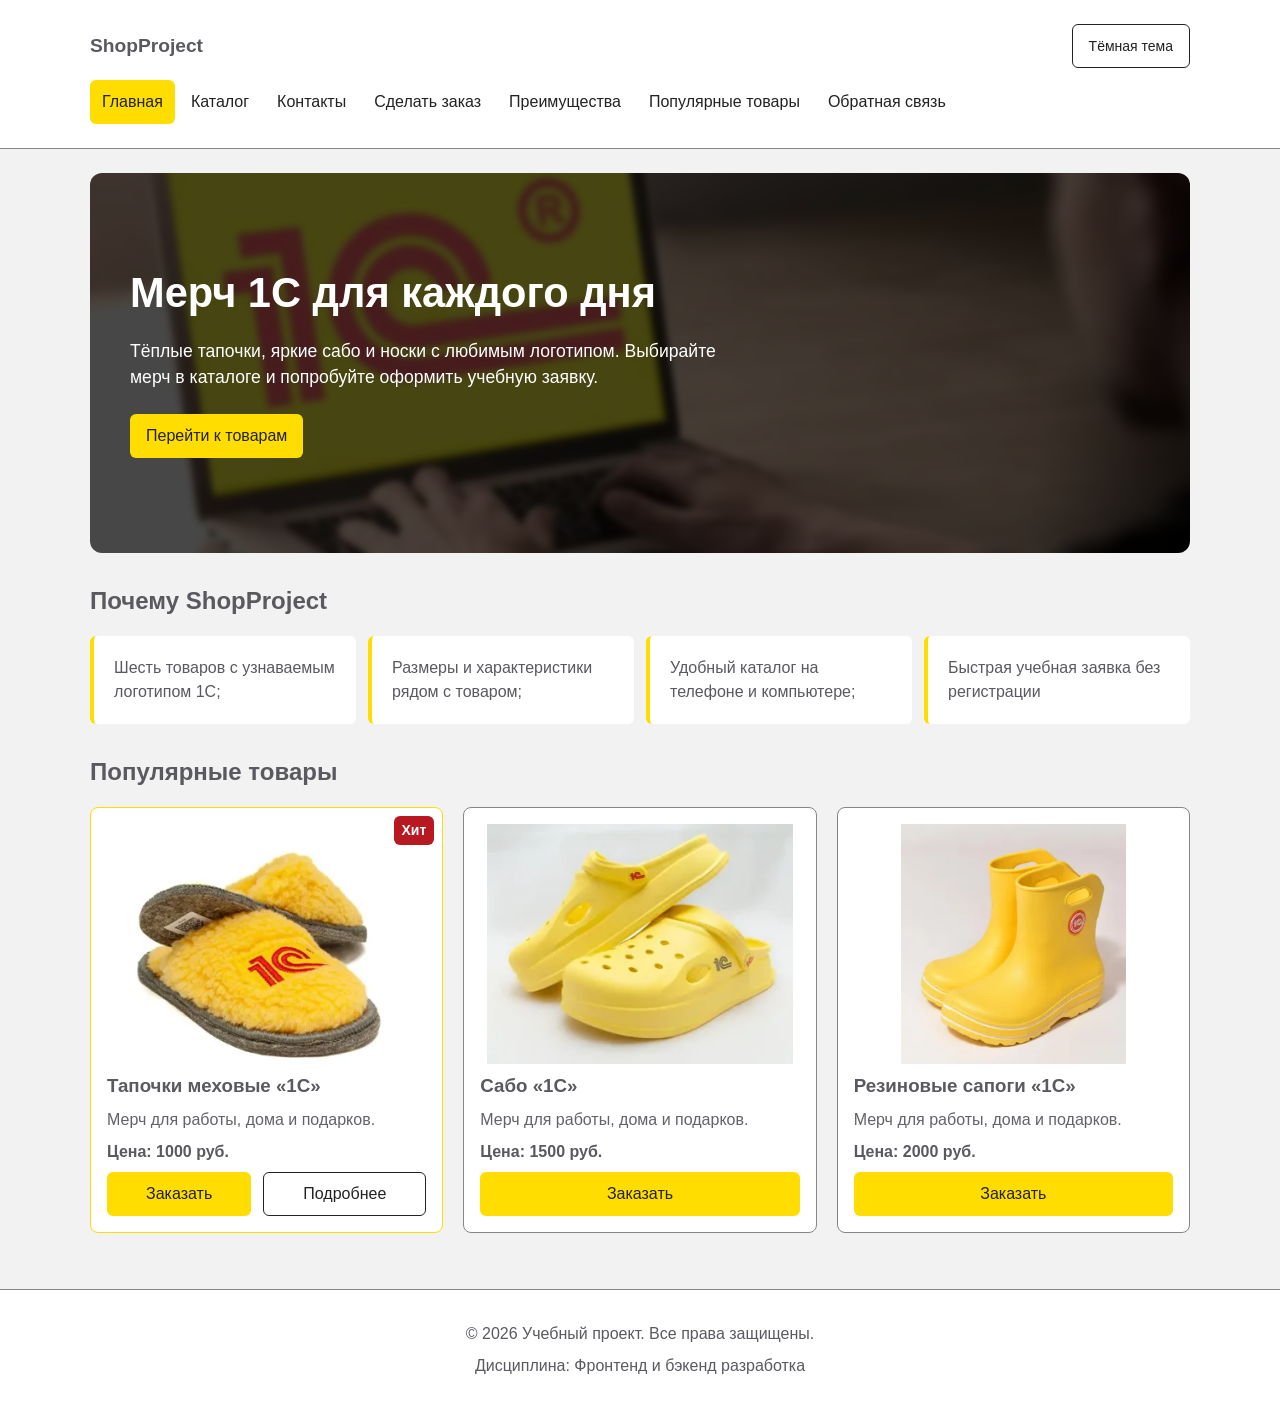
==== index.html @ 1e4feddc "chore: перенесена основа HTML/CSS из КР №3" ====
<!DOCTYPE html>
<html lang="ru">
<head>
  <meta charset="UTF-8">
  <meta name="viewport" content="width=device-width, initial-scale=1.0">
  <meta name="description" content="Учебный интернет-магазин: преимущества, популярные товары и оформление заявки.">
  <title>Главная — Учебный интернет-магазин</title>
  <link rel="stylesheet" href="css/style.css">
  <link rel="stylesheet" href="css/responsive.css">
  <script src="js/main.js" defer></script>
  <script src="js/theme.js"></script>
  <script src="js/validation.js" defer></script>
  <script src="js/dialog.js" defer></script>
  <meta property="og:type" content="website">
  <meta property="og:title" content="Учебный интернет-магазин">
  <meta property="og:description" content="Учебный frontend-проект интернет-магазина.">
</head>
<body>
  <a class="skip-link" href="#main-content">К содержимому</a>
  <header class="site-header">
    <div class="site-header__inner">
      <a class="site-header__logo" href="index.html">ShopProject</a>
      <button class="button button--secondary site-header__theme" id="theme-toggle" type="button">Тёмная тема</button>
      <button class="button button--secondary menu-toggle" type="button" aria-expanded="false" aria-controls="main-navigation" hidden>Меню</button>
      <nav id="main-navigation" class="site-nav" aria-label="Основная навигация">
        <ul class="site-nav__list">
          <li class="site-nav__item">
            <a class="site-nav__link site-nav__link--active" aria-current="page" href="index.html">Главная</a>
          </li>
          <li class="site-nav__item">
            <a class="site-nav__link" href="catalog.html">Каталог</a>
          </li>
          <li class="site-nav__item">
            <a class="site-nav__link" href="contacts.html">Контакты</a>
          </li>
          <li class="site-nav__item">
            <a class="site-nav__link" href="order.html">Сделать заказ</a>
          </li>
          <li class="site-nav__item">
            <a class="site-nav__link" href="index.html#advantages">Преимущества</a>
          </li>
          <li class="site-nav__item">
            <a class="site-nav__link" href="index.html#popular">Популярные товары</a>
          </li>
          <li class="site-nav__item">
            <a class="site-nav__link" href="feedback.html">Обратная связь</a>
          </li>
        </ul>
      </nav>
    </div>
  </header>

  <main id="main-content" tabindex="-1">
    <section class="hero">
      <picture class="hero__visual" aria-hidden="true">
        <source media="(min-width: 1024px)" srcset="images/main.webp">
        <img src="images/main-640.webp" srcset="images/main-320.webp 320w, images/main-640.webp 640w" sizes="100vw" width="780" height="420" alt="" role="presentation" fetchpriority="high">
      </picture>
      <h1>Мерч 1С для каждого дня</h1>
      <p>
        Тёплые тапочки, яркие сабо и носки с любимым логотипом.
        Выбирайте мерч в каталоге и попробуйте оформить учебную заявку.
      </p>
      <a class="button button--primary" href="#popular">Перейти к товарам</a>

    </section>

    <section class="section" id="advantages">
      <h2>Почему ShopProject</h2>

      <ul class="advantages-list">
        <li>Шесть товаров с узнаваемым логотипом 1С;</li>
        <li>Размеры и характеристики рядом с товаром;</li>
        <li>Удобный каталог на телефоне и компьютере;</li>
        <li>Быстрая учебная заявка без регистрации</li>
      </ul>
    </section>

    <section class="section" id="popular">
      <h2>Популярные товары</h2>

      <div class="products-grid">
        <article class="product-card product-card--featured">
          <img class="product-card__image" src="images/tapchan.webp" alt="Жёлтые меховые тапочки с логотипом 1С" srcset="images/tapchan-320.webp 320w, images/tapchan-640.webp 640w" sizes="(min-width: 1024px) 320px, (min-width: 640px) 45vw, calc(100vw - 64px)" width="800" height="703" loading="lazy">
          <h3 class="product-card__title">Тапочки меховые «1С»</h3>
          <span class="product-card__badge product-card__badge--hit">Хит</span>
          <p class="product-card__description">Мерч для работы, дома и подарков.</p>
          <p class="product-card__price">Цена: 1000 руб.</p>
          <div class="product-card__actions">
            <button
              class="button button--primary product-card__button"
              type="button"
              data-product="Тапочки меховые «1С»"
            >
              Заказать
            </button>
            <a class="button button--secondary" href="product.html">Подробнее</a>
          </div>
        </article>

        <article class="product-card">
          <img class="product-card__image" src="images/kroxi.webp" alt="Жёлтые сабо с логотипом 1С" srcset="images/kroxi-320.webp 320w, images/kroxi-640.webp 640w" sizes="(min-width: 1024px) 320px, (min-width: 640px) 45vw, calc(100vw - 64px)" width="800" height="625" loading="lazy">
          <h3 class="product-card__title">Сабо «1С»</h3>
          <p class="product-card__description">Мерч для работы, дома и подарков.</p>
          <p class="product-card__price">Цена: 1500 руб.</p>
          <div class="product-card__actions">
            <button
              class="button button--primary product-card__button"
              type="button"
              data-product="Сабо «1С»"
            >
              Заказать
            </button>

          </div>
        </article>

        <article class="product-card">
          <img class="product-card__image" src="images/sapogi.webp" alt="Жёлтые резиновые сапоги с логотипом 1С" srcset="images/sapogi-320.webp 320w, images/sapogi-640.webp 640w" sizes="(min-width: 1024px) 320px, (min-width: 640px) 45vw, calc(100vw - 64px)" width="800" height="849" loading="lazy">
          <h3 class="product-card__title">Резиновые сапоги «1С»</h3>
          <p class="product-card__description">Мерч для работы, дома и подарков.</p>
          <p class="product-card__price">Цена: 2000 руб.</p>
          <div class="product-card__actions">
            <button
              class="button button--primary product-card__button"
              type="button"
              data-product="Резиновые сапоги «1С»"
            >
              Заказать
            </button>

          </div>
        </article>
      </div>
    </section>

    <p class="success-message" id="success-message" role="status" hidden>
      Учебная заявка проверена. Данные никуда не отправлены.
    </p>
  </main>


  <dialog class="order-dialog" id="order-dialog" aria-labelledby="order-dialog-title">
    <h2 class="order-dialog__title" id="order-dialog-title">Оформление заявки</h2>

    <p>Учебная форма: данные никуда не отправляются.</p>
    <p id="dialog-product" class="selected-product"></p>
    <form class="order-form" id="order-form" action="#" method="post" novalidate>
      <input id="selected-product" name="selected-product" type="hidden">

      <div class="order-form__field">
        <label class="order-form__label" for="order-name">Имя (обязательно)</label>
        <input
         class="order-form__input"
         id="order-name"
         autofocus name="name"
         type="text"
         placeholder="Введите ваше имя"
         minlength="2"
         autocomplete="given-name"
         required
        >
      </div>

      <div class="order-form__field">
        <label class="order-form__label" for="order-email">E-mail (обязательно)</label>
        <input
         class="order-form__input"
         id="order-email"
         name="email"
         type="email"
         placeholder="example@mail.ru"
         autocomplete="email"
         required
        >
      </div>

      <div class="order-form__field">
        <label class="order-form__label" for="order-phone">Телефон (обязательно)</label>
        <input
         class="order-form__input"
         id="order-phone"
         name="phone"
         type="tel"
         autocomplete="tel" inputmode="tel" aria-describedby="phone-hint"
         placeholder="+7 (900) 000-00-00"
         pattern="^\+7 \(\d{3}\) \d{3}-\d{2}-\d{2}$"
         required
        >
        <small id="phone-hint">Формат: +7 (900) 000-00-00</small>
      </div>

      <div class="order-form__field">
        <label class="order-form__label" for="order-date">Дата связи</label>
        <input
          class="order-form__input"
          id="order-date"
          name="date"
          type="date"
        >
      </div>

      <div class="order-form__field">
        <label class="order-form__label" for="order-topic">Тема заявки (обязательно)</label>
        <select class="order-form__select" id="order-topic" name="topic" required>
        <option value="">Выберите тему</option>
        <option value="product">Заказ товара</option>
        <option value="consultation">Консультация</option>
        <option value="delivery">Доставка</option>
        </select>
      </div>

      <div class="order-form__field">
        <label class="order-form__label" for="order-comment">Комментарий</label>
        <textarea class="order-form__textarea"
          id="order-comment"
          name="comment"
          rows="4"
          placeholder="Укажите дополнительную информацию"
        ></textarea>
      </div>

      <div class="order-form__field order-form__field--checkbox">
        <label>
        <input
          id="order-agreement"
          name="agreement"
          type="checkbox"
          required
        >
        Я согласен на обработку данных (обязательно)
        </label>
      </div>

      <div class="order-form__actions">
        <button class="button button--secondary" type="button" id="close-order-dialog">
          Закрыть
        </button>
        <button class="button button--primary" type="submit">
          Проверить заявку
        </button>
      </div>
    </form>
  </dialog>

  <footer id="contacts">
    <p>&copy; 2026 Учебный проект. Все права защищены.</p>
    <p>Дисциплина: Фронтенд и бэкенд разработка</p>
  </footer>
</body>
</html>
---- css/style.css ----
/* ===============================
   1. Переменные проекта
   =============================== */

:root {
  /* Цвета светлой темы */
  color-scheme: light;
  --color-bg: #f2f2f2;
  --color-surface: #ffffff;
  --color-surface-alt: #fafafa;
  --color-text: #59595f;
  --color-muted: #77777d;
  --color-primary: #ffdd00;
  --color-primary-dark: #f5c800;
  --color-on-primary: #222222;
  --color-link: #222222;
  --color-link-hover: #000000;
  --color-focus: #222222;
  --color-border: #dcdcda;
  --color-danger: #e31e24;
  --color-success: #168a2f;
  --color-success-bg: #eefaf0;
  --color-white: #ffffff;

  /* Отступы */
  --space-xs: 4px;
  --space-sm: 8px;
  --space-md: 16px;
  --space-lg: 24px;
  --space-xl: 32px;

  /* Скругления */
  --radius-sm: 6px;
  --radius-md: 8px;
  --radius-lg: 12px;

  /* Размеры */
  --container-width: 1100px;
}

/* Цвета тёмной темы */
:root[data-theme="dark"] {
  color-scheme: dark;
  --color-bg: #1c1c1e;
  --color-surface: #2a2a2d;
  --color-surface-alt: #323236;
  --color-text: #e6e6e8;
  --color-muted: #a0a0a6;
  --color-link: #ffdd00;
  --color-link-hover: #fff0a0;
  --color-focus: #ffdd00;
  --color-border: #3a3a3e;
  --color-danger: #ff4d4d;
  --color-success-bg: #1f3a26;
}

/* ===============================
   2. Базовые стили
   =============================== */

* {
  box-sizing: border-box;
}

body {
  margin: 0;
  font-family: Arial, sans-serif;
  line-height: 1.5;
  color: var(--color-text);
  background-color: var(--color-bg);
}

html {
  scroll-behavior: smooth;
}

:target {
  outline: 2px dashed var(--color-focus);
  outline-offset: 4px;
}

header,
main,
footer {
  padding: var(--space-lg);
}

header {
  background-color: var(--color-surface);
}

footer {
  background-color: var(--color-surface);
}

/* ===============================
   3. Общие элементы интерфейса
   =============================== */

.button {
  display: inline-block;
  padding: var(--space-sm) var(--space-md);
  border: none;
  border-radius: var(--radius-sm);
  font: inherit;
  text-decoration: none;
  cursor: pointer;
}

.button--primary {
  color: var(--color-on-primary);
  background-color: var(--color-primary);
}

.button--primary:hover {
  color: var(--color-on-primary);
  background-color: var(--color-primary-dark);
}

.button--secondary {
  color: var(--color-link);
  background-color: transparent;
  border: 1px solid var(--color-link);
}

.button--secondary:hover {
  color: var(--color-on-primary);
  background-color: var(--color-primary);
  border-color: var(--color-primary);
}

.button:focus-visible {
  outline: 2px solid var(--color-focus);
  outline-offset: 3px;
}

.button:disabled,
.button--disabled {
  opacity: 0.6;
  cursor: not-allowed;
}

a {
  color: var(--color-link);
}

a:hover {
  color: var(--color-link-hover);
}

a:focus-visible {
  outline: 2px solid var(--color-focus);
  outline-offset: 3px;
}

/* ===============================
   4. Компоненты страницы
   =============================== */

.site-header {
  background-color: var(--color-surface);

  position: sticky;
  top: 0;
  z-index: 10;
}

.site-header__inner {
  display: flex;
  flex-wrap: wrap;
  justify-content: space-between;
  align-items: center;
  max-width: var(--container-width);
  margin: 0 auto;
  padding: var(--space-lg);
}

.site-header__theme {
  font-size: 14px;
}

.site-nav {
  width: 100%;
}

.site-header__logo {
  font-weight: 700;
  color: var(--color-text);
  text-decoration: none;
}

.site-nav__list {
  display: flex;
  flex-wrap: wrap;
  justify-content: center;
  align-items: center;
  gap: var(--space-md);
  padding: 0;
  margin: var(--space-md) 0 0;
  list-style: none;
}

.site-nav__link {
  display: inline-block;
  padding: var(--space-sm) var(--space-md);
  color: var(--color-link);
  text-decoration: none;
  border-radius: var(--radius-sm);
}

.site-nav__link:hover {
  color: var(--color-on-primary);
  background-color: var(--color-primary);
}

.site-nav__link:focus-visible {
  outline: 2px solid var(--color-focus);
  outline-offset: 3px;
}

.site-nav__link--active {
  color: var(--color-on-primary);
  background-color: var(--color-primary);
}

.hero {
  position: relative;
  z-index: 0;
  overflow: hidden;
  max-width: var(--container-width);
  margin: 0 auto var(--space-xl);
  padding: var(--space-xl) var(--space-lg);
  color: var(--color-white);
  border-radius: var(--radius-lg);
  height: 400px;
}

.hero::before {
  content: "";
  position: absolute;
  inset: -16px;
  z-index: -1;
  background-image: url("../images/main.webp");
  background-size: cover;
  background-position: center;
  filter: blur(4px) brightness(0.5);
}

.section {
  max-width: var(--container-width);
  margin: 0 auto var(--space-xl);
}

.section h2 {
  margin-top: 0;
}

.products-grid {
  display: grid;
  grid-template-columns: repeat(3, 1fr);
  gap: var(--space-lg);
}

.product-card {
  position: relative;
  display: flex;
  flex-direction: column;
  gap: var(--space-sm);
  padding: var(--space-md);
  border: 1px solid var(--color-border);
  border-radius: var(--radius-md);
  background-color: var(--color-surface);
}

.product-card:hover {
  border-color: var(--color-primary);
}

.product-card--featured {
  border-color: var(--color-primary);
}

.product-card--discount {
  border-color: var(--color-danger);
}

.product-card__title {
  margin: 0;
  color: var(--color-text);
}

.product-card__description {
  margin: 0;
  color: var(--color-muted);
}

.product-card__price {
  margin: 0;
  font-weight: 700;
}

.product-card--discount .product-card__price {
  color: var(--color-danger);
}

.product-card__actions {
  display: flex;
  flex-wrap: wrap;
  gap: var(--space-sm);
  margin-top: auto;
}

.product-card__image {
  width: 100%;
  aspect-ratio: 4 / 3;
  object-fit: contain;
  background-color: var(--color-white);
  border-radius: var(--radius-sm);
}

.product-card__badge {
  position: absolute;
  top: var(--space-sm);
  right: var(--space-sm);
  padding: var(--space-xs) var(--space-sm);
  font-size: 14px;
  font-weight: 700;
  color: var(--color-white);
  background-color: var(--color-danger);
  border-radius: var(--radius-sm);
}

.product-card__badge--hit {
  background-color: var(--color-danger);
}

.product-card__badge--discount {
  background-color: var(--color-success);
}

.catalog-layout {
  max-width: var(--container-width);
  margin: 0 auto var(--space-xl);
  display: grid;
  grid-template-columns: 260px 1fr;
  grid-template-areas: "filters products";
  gap: var(--space-lg);
}

.catalog-filters {
  grid-area: filters;
  padding: var(--space-md);
  border: 1px solid var(--color-border);
  border-radius: var(--radius-md);
  background-color: var(--color-surface);
}

.catalog-products {
  grid-area: products;
}

.filters-form {
  display: grid;
  gap: var(--space-md);
}

.filters-form fieldset {
  margin: 0;
  padding: var(--space-md);
  border: 1px solid var(--color-border);
  border-radius: var(--radius-sm);
}

.filters-form legend {
  font-weight: 700;
}

.filters-form label {
  display: block;
  margin-bottom: var(--space-sm);
}

.filters-form input[type="number"] {
  width: 100%;
  padding: 8px 10px;
  border: 1px solid var(--color-border);
  border-radius: var(--radius-sm);
  font: inherit;
  color: var(--color-text);
  background-color: var(--color-bg);
}

.aside-info {
  max-width: var(--container-width);
  margin: 0 auto var(--space-xl);
  padding: var(--space-md);
  border-left: 4px solid var(--color-primary);
  background-color: var(--color-surface);
}

.breadcrumbs {
  max-width: var(--container-width);
  margin: 0 auto var(--space-md);
  font-size: 14px;
  color: var(--color-muted);
}

.breadcrumbs__link {
  color: var(--color-link);
}

.breadcrumbs__separator {
  color: var(--color-muted);
}

.product {
  display: flex;
}

.product__photo {
  width: 50%;
}

.product__image {
  width: 100%;
  background-color: var(--color-white);
  border-radius: var(--radius-md);
}

.product__info {
  width: 50%;
}

.product__buy {
  display: flex;
  align-items: center;
  justify-content: space-between;
  gap: var(--space-md);
  padding: var(--space-md);
  border: 1px solid var(--color-border);
  border-radius: var(--radius-md);
  background-color: var(--color-surface);
}

.product__price {
  margin: 0;
  font-size: 1.5rem;
  font-weight: 700;
}

.product__specs {
  width: 100%;
  border-collapse: collapse;
}

.product__specs-caption {
  margin-bottom: var(--space-sm);
  font-weight: 700;
  text-align: left;
}

.product__specs-name,
.product__specs-value {
  padding: var(--space-sm) var(--space-md);
  border-bottom: 1px solid var(--color-border);
  vertical-align: middle;
}

.product__specs-name {
  width: 35%;
  font-weight: 400;
  color: var(--color-muted);
  text-align: left;
}

.product__specs tr:nth-child(even) {
  background-color: var(--color-surface-alt);
}

.product__sizes {
  list-style: none;
  display: flex;
  flex-wrap: wrap;
  margin: 0;
  padding: 0;
}

.product__size {
  background-color: var(--color-primary);
  border-radius: var(--radius-md);
  padding: var(--space-sm);
  margin-right: var(--space-xs);
  color: var(--color-on-primary);
}

/* ===============================
   5. Форма и модальное окно
   =============================== */

.order-dialog {
  width: min(100% - 32px, 560px);
  padding: var(--space-lg);
  border: none;
  border-radius: var(--radius-lg);
  color: var(--color-text);
  background-color: var(--color-surface);
}

.order-dialog::backdrop {
  background-color: rgba(0, 0, 0, 0.5);
}

.order-dialog__title {
  margin-top: 0;
}

.order-form__field {
  margin-bottom: var(--space-md);
}

.order-form__label {
  display: block;
  margin-bottom: var(--space-xs);
}

.order-form__input,
.order-form__select,
.order-form__textarea {
  width: 100%;
  padding: 10px 12px;
  border: 1px solid var(--color-border);
  border-radius: var(--radius-sm);
  font: inherit;
  color: var(--color-text);
  background-color: var(--color-surface);
}

.order-form__input:hover,
.order-form__select:hover,
.order-form__textarea:hover {
  border-color: var(--color-primary);
}

.order-form__input:focus-visible,
.order-form__select:focus-visible,
.order-form__textarea:focus-visible {
  outline: 2px solid var(--color-focus);
  outline-offset: 3px;
}

.order-form__actions {
  display: flex;
  gap: var(--space-md);
  margin-top: var(--space-lg);
}

.order-form__field [aria-invalid="true"] {
  border-color: var(--color-danger);
}

.success-message {
  max-width: var(--container-width);
  margin: var(--space-lg) auto;
  padding: var(--space-md);
  border-left: 4px solid var(--color-success);
  background-color: var(--color-success-bg);
}
---- css/responsive.css ----
:root {
  --color-muted: #626269;
  --color-danger: #b81920;
  --color-success: #176b2b;
  --color-border: #85858b;
}

:root[data-theme="dark"] {
  --color-muted: #b7b7bf;
  --color-danger: #ff9696;
  --color-border: #85858e;
  --color-success: #79d890;
}

html {
  scroll-padding-top: 24px;
}

body {
  overflow-wrap: anywhere;
}

[hidden] {
  display: none !important;
}

img,
video {
  max-width: 100%;
  height: auto;
}

:focus-visible {
  outline: 3px solid var(--color-focus);
  outline-offset: 4px;
}

main:focus {
  outline: none;
}

main,
header,
footer {
  padding: 20px 16px;
}

main {
  min-height: 65vh;
}

main> :last-child {
  margin-bottom: 0;
}

h1 {
  font-size: clamp(1.8rem, 4vw, 2.6rem);
  line-height: 1.2;
}

h2 {
  line-height: 1.3;
}

button,
input,
select,
textarea {
  font: inherit;
}

input,
select,
textarea,
fieldset {
  min-width: 0;
  max-width: 100%;
}

input[type="checkbox"],
input[type="radio"] {
  width: 20px;
  height: 20px;
  accent-color: #756500;
  flex-shrink: 0;
}

input:not([type="checkbox"]):not([type="radio"]):not([type="hidden"]),
select,
textarea {
  min-height: 48px;
}

select {
  width: 100%;
  padding: 10px;
  color: var(--color-text);
  background: var(--color-surface);
  border: 1px solid var(--color-border);
  border-radius: 6px;
}

textarea {
  resize: vertical;
}

.button {
  min-height: 44px;
  text-align: center;
  display: inline-flex;
  align-items: center;
  justify-content: center;
}

.skip-link {
  position: fixed;
  top: 8px;
  left: 16px;
  z-index: 100;
  padding: 12px;
  transform: translateY(-180%);
  background: var(--color-primary);
  color: #222;
  border-radius: 6px;
}

.skip-link:focus {
  transform: none;
}

.site-header {
  position: static;
  border-bottom: 1px solid var(--color-border);
}

.site-header__inner {
  padding: 0;
  gap: 12px;
}

.site-header__logo {
  font-size: 1.2rem;
}

.site-header__theme {
  margin-left: auto;
}

.menu-toggle {
  width: 100%;
}

.site-nav__list {
  flex-direction: column;
  align-items: stretch;
  gap: 8px;
  margin-top: 0;
}

.site-nav__link {
  display: block;
  min-height: 44px;
}

.hero {
  height: auto;
  min-height: 340px;
  padding: 28px 20px;
  display: flex;
  flex-direction: column;
  align-items: flex-start;
  justify-content: center;
}

.hero::before {
  filter: blur(3px) brightness(0.28);
}

.hero h1 {
  max-width: 700px;
  margin: 0 0 20px;
}

.hero p {
  max-width: 600px;
  margin: 0 0 24px;
  font-size: 1.1rem;
}

.advantages-list {
  display: grid;
  gap: 12px;
  list-style: none;
  padding: 0;
}

.advantages-list li {
  padding: 20px;
  border-left: 4px solid var(--color-primary);
  background: var(--color-surface);
  border-radius: 6px;
}

.products-grid {
  grid-template-columns: minmax(0, 1fr);
  gap: 20px;
}

.product-card,
.catalog-products,
.product__info,
.product__photo {
  min-width: 0;
}

.product-card__image {
  aspect-ratio: 4 / 3;
  object-fit: contain;
}

.product-card__actions {
  flex-direction: column;
  gap: 12px;
}

.product-card__actions>* {
  flex: 1 1 auto;
}

.product-card__badge {
  color: #fff;
  background: #b81920;
}

.catalog-layout {
  grid-template-columns: minmax(0, 1fr);
  grid-template-areas: "filters" "products";
}

.filters-disclosure summary {
  min-height: 44px;
  cursor: pointer;
  font-weight: bold;
  padding: 8px 0;
}

.filters-form {
  margin-top: 16px;
}

.filters-form label {
  display: flex;
  gap: 10px;
  align-items: center;
  min-height: 44px;
  margin: 0;
}

.filters-form fieldset {
  padding: 12px;
}

.filter-error {
  color: var(--color-danger);
}

.product {
  flex-direction: column;
  gap: 24px;
}

.product__photo,
.product__info {
  width: 100%;
}

.product__title {
  margin-top: 0;
}

.product__buy {
  flex-wrap: wrap;
  margin-bottom: 24px;
}

.product__sizes {
  gap: 6px;
}

.product__size {
  margin: 0;
}

.table-wrapper {
  max-width: 100%;
  overflow-x: auto;
}

.product__specs {
  display: block;
}

.product__specs-caption {
  display: block;
}

.product__specs tbody {
  display: grid;
  gap: 12px;
}

.product__specs tr {
  display: grid;
  border: 1px solid var(--color-border);
  border-radius: 8px;
  background: var(--color-surface);
}

.product__specs-name,
.product__specs-value {
  display: block;
  width: auto;
  padding: 12px;
  border: 0;
}

.product__specs-name {
  font-weight: bold;
  padding-bottom: 0;
}

.order-form {
  display: grid;
  grid-template-columns: minmax(0, 1fr);
  gap: 20px;
  max-width: 800px;
}

.order-form__field {
  margin: 0;
  min-width: 0;
}

.order-form__field--checkbox label {
  display: flex;
  align-items: center;
  gap: 12px;
  min-height: 44px;
}

.order-form__actions {
  margin-top: 0;
  flex-wrap: wrap;
  gap: 12px;
  grid-column: 1 / -1;
}

.order-form__actions .button {
  flex: 1 1 160px;
}

.form-note {
  max-width: 800px;
}

.field-error {
  display: block;
  color: var(--color-danger);
  margin-top: 8px;
}

.order-dialog {
  max-height: calc(100dvh - 32px);
  overflow-y: auto;
  padding: 20px;
}

.order-dialog .order-form {
  grid-template-columns: minmax(0, 1fr);
}

footer {
  border-top: 1px solid var(--color-border);
  text-align: center;
}

footer p {
  margin: 8px auto;
  max-width: var(--container-width);
}

@media (min-width: 640px) {

  .product-card__actions {
    flex-direction: row;
  }

  main,
  header,
  footer {
    padding: 24px;
  }

  .site-nav__list {
    flex-direction: row;
    flex-wrap: wrap;
  }

  .products-grid,
  .advantages-list {
    grid-template-columns: repeat(2, minmax(0, 1fr));
  }

  .order-form {
    grid-template-columns: repeat(2, minmax(0, 1fr));
  }

  .order-form__field:has(textarea),
  .order-form__field--checkbox {
    grid-column: 1 / -1;
  }

  .hero {
    padding: 40px;
    min-height: 380px;
  }

  .product__specs {
    display: table;
  }

  .product__specs-caption {
    display: table-caption;
  }

  .product__specs tbody {
    display: table-row-group;
  }

  .product__specs tr {
    display: table-row;
    border: 0;
  }

  .product__specs-name,
  .product__specs-value {
    display: table-cell;
    padding: 12px;
    border-bottom: 1px solid var(--color-border);
  }

  .product__specs-name {
    width: 30%;
  }
}

@media (min-width: 768px) {
  .product {
    flex-direction: row;
    align-items: flex-start;
  }

  .product__photo {
    width: 45%;
  }

  .product__info {
    width: 55%;
  }

  .product__buy .button {
    width: 100%;
  }
}

@media (min-width: 1024px) {
  .menu-toggle {
    display: none;
  }

  .site-nav {
    display: block;
  }

  .site-nav__list {
    justify-content: flex-start;
    gap: 4px;
  }

  .site-nav__link {
    padding: 10px 12px;
  }

  .products-grid {
    grid-template-columns: repeat(3, minmax(0, 1fr));
  }

  .catalog-layout {
    grid-template-columns: 240px minmax(0, 1fr);
    grid-template-areas: "filters products";
  }

  .catalog-products .products-grid {
    grid-template-columns: repeat(2, minmax(0, 1fr));
  }

  .catalog-filters {
    align-self: start;
  }

  .advantages-list {
    grid-template-columns: repeat(4, minmax(0, 1fr));
  }

  .product__buy .button {
    width: auto;
  }
}

@media (min-width: 1280px) {
  .catalog-products .products-grid {
    grid-template-columns: repeat(3, minmax(0, 1fr));
  }
}

@media (prefers-reduced-motion: reduce) {
  html {
    scroll-behavior: auto;
  }

  *,
  *::before,
  *::after {
    animation: none !important;
    transition: none !important;
  }
}

.hero::before {
  content: none;
}

.hero__visual {
  position: absolute;
  inset: 0;
  z-index: -1;
  pointer-events: none;
}

.hero__visual img {
  width: 100%;
  height: 100%;
  object-fit: cover;
  filter: blur(3px) brightness(0.28);
  transform: scale(1.04);
}
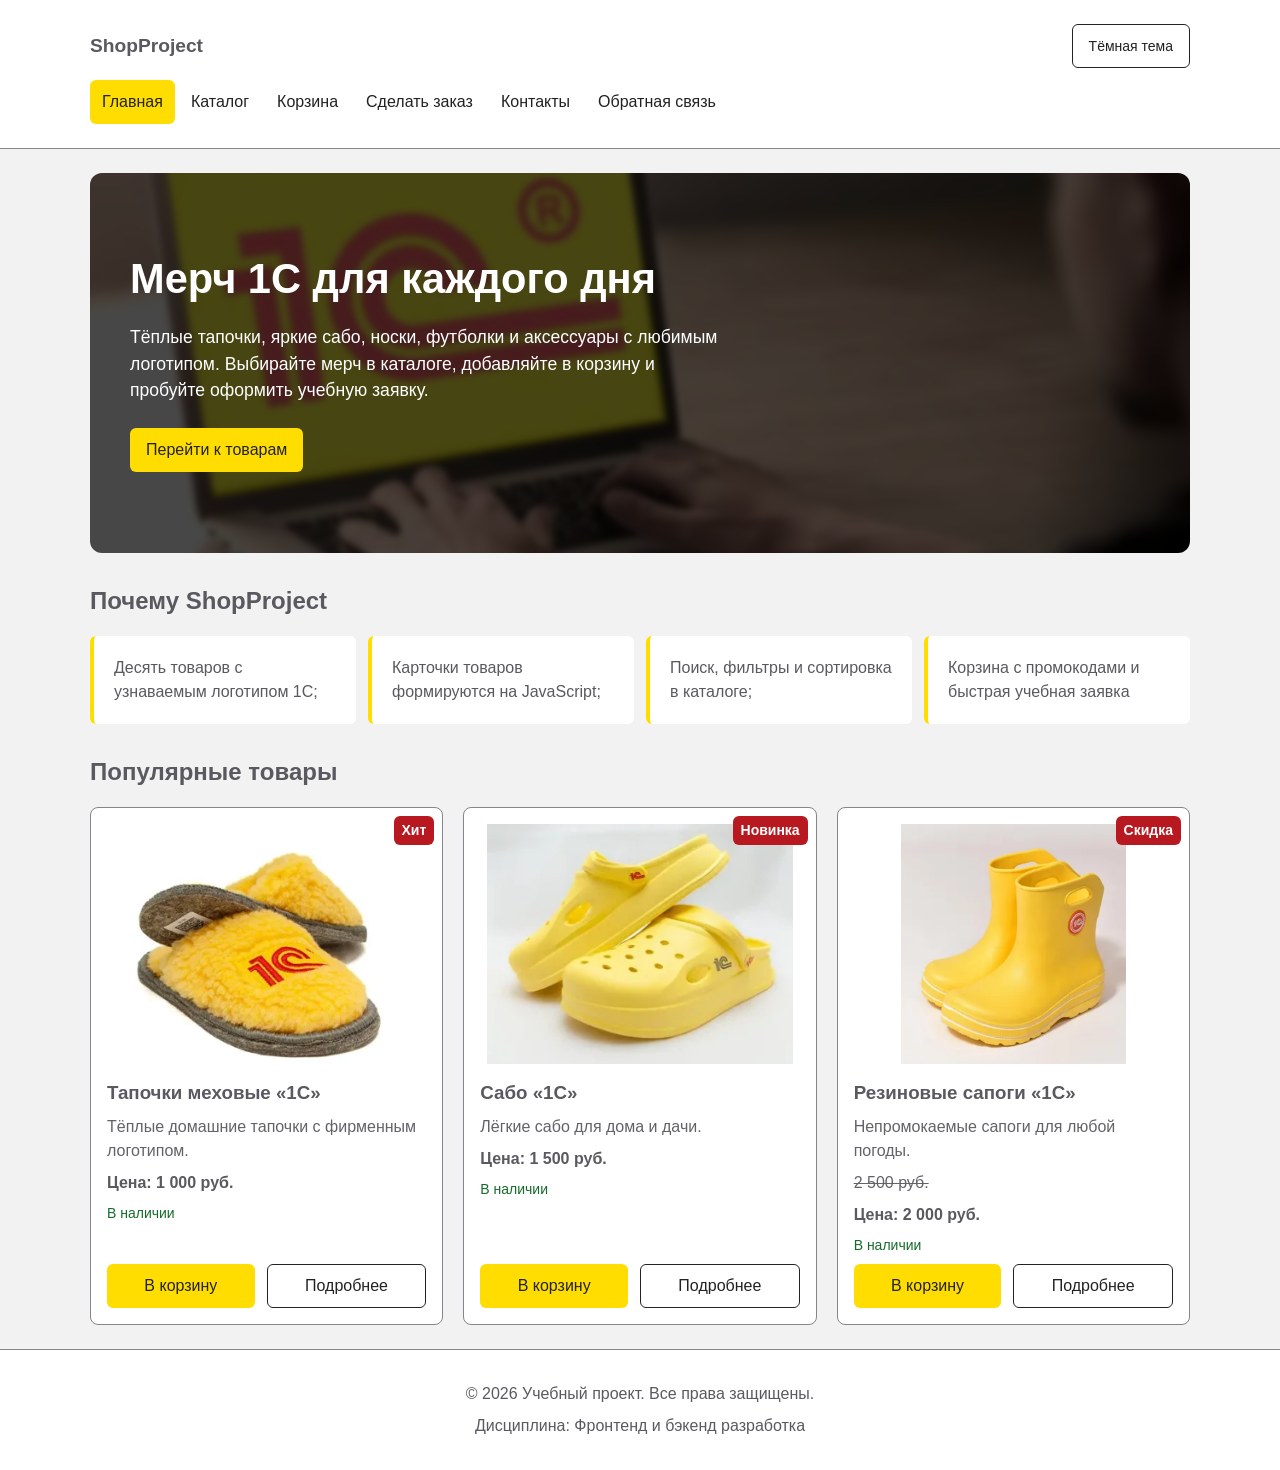
==== commit a40d55bb: "feat: добавлены генерация карточек, поиск, фильтр и сортировка" ====
--- a/index.html
+++ b/index.html
@@ -7,13 +7,11 @@
   <title>Главная — Учебный интернет-магазин</title>
   <link rel="stylesheet" href="css/style.css">
   <link rel="stylesheet" href="css/responsive.css">
+  <script src="js/theme.js"></script>
+  <script src="js/data.js" defer></script>
+  <script src="js/cart.js" defer></script>
+  <script src="js/catalog.js" defer></script>
   <script src="js/main.js" defer></script>
-  <script src="js/theme.js"></script>
-  <script src="js/validation.js" defer></script>
-  <script src="js/dialog.js" defer></script>
-  <meta property="og:type" content="website">
-  <meta property="og:title" content="Учебный интернет-магазин">
-  <meta property="og:description" content="Учебный frontend-проект интернет-магазина.">
 </head>
 <body>
   <a class="skip-link" href="#main-content">К содержимому</a>
@@ -31,16 +29,13 @@
             <a class="site-nav__link" href="catalog.html">Каталог</a>
           </li>
           <li class="site-nav__item">
-            <a class="site-nav__link" href="contacts.html">Контакты</a>
+            <a class="site-nav__link" href="cart.html">Корзина <span class="cart-badge" hidden>0</span></a>
           </li>
           <li class="site-nav__item">
             <a class="site-nav__link" href="order.html">Сделать заказ</a>
           </li>
           <li class="site-nav__item">
-            <a class="site-nav__link" href="index.html#advantages">Преимущества</a>
-          </li>
-          <li class="site-nav__item">
-            <a class="site-nav__link" href="index.html#popular">Популярные товары</a>
+            <a class="site-nav__link" href="contacts.html">Контакты</a>
           </li>
           <li class="site-nav__item">
             <a class="site-nav__link" href="feedback.html">Обратная связь</a>
@@ -58,194 +53,34 @@
       </picture>
       <h1>Мерч 1С для каждого дня</h1>
       <p>
-        Тёплые тапочки, яркие сабо и носки с любимым логотипом.
-        Выбирайте мерч в каталоге и попробуйте оформить учебную заявку.
+        Тёплые тапочки, яркие сабо, носки, футболки и аксессуары с любимым логотипом.
+        Выбирайте мерч в каталоге, добавляйте в корзину и пробуйте оформить учебную заявку.
       </p>
       <a class="button button--primary" href="#popular">Перейти к товарам</a>
-
     </section>
 
     <section class="section" id="advantages">
       <h2>Почему ShopProject</h2>
 
       <ul class="advantages-list">
-        <li>Шесть товаров с узнаваемым логотипом 1С;</li>
-        <li>Размеры и характеристики рядом с товаром;</li>
-        <li>Удобный каталог на телефоне и компьютере;</li>
-        <li>Быстрая учебная заявка без регистрации</li>
+        <li>Десять товаров с узнаваемым логотипом 1С;</li>
+        <li>Карточки товаров формируются на JavaScript;</li>
+        <li>Поиск, фильтры и сортировка в каталоге;</li>
+        <li>Корзина с промокодами и быстрая учебная заявка</li>
       </ul>
     </section>
 
     <section class="section" id="popular">
       <h2>Популярные товары</h2>
-
-      <div class="products-grid">
-        <article class="product-card product-card--featured">
-          <img class="product-card__image" src="images/tapchan.webp" alt="Жёлтые меховые тапочки с логотипом 1С" srcset="images/tapchan-320.webp 320w, images/tapchan-640.webp 640w" sizes="(min-width: 1024px) 320px, (min-width: 640px) 45vw, calc(100vw - 64px)" width="800" height="703" loading="lazy">
-          <h3 class="product-card__title">Тапочки меховые «1С»</h3>
-          <span class="product-card__badge product-card__badge--hit">Хит</span>
-          <p class="product-card__description">Мерч для работы, дома и подарков.</p>
-          <p class="product-card__price">Цена: 1000 руб.</p>
-          <div class="product-card__actions">
-            <button
-              class="button button--primary product-card__button"
-              type="button"
-              data-product="Тапочки меховые «1С»"
-            >
-              Заказать
-            </button>
-            <a class="button button--secondary" href="product.html">Подробнее</a>
-          </div>
-        </article>
-
-        <article class="product-card">
-          <img class="product-card__image" src="images/kroxi.webp" alt="Жёлтые сабо с логотипом 1С" srcset="images/kroxi-320.webp 320w, images/kroxi-640.webp 640w" sizes="(min-width: 1024px) 320px, (min-width: 640px) 45vw, calc(100vw - 64px)" width="800" height="625" loading="lazy">
-          <h3 class="product-card__title">Сабо «1С»</h3>
-          <p class="product-card__description">Мерч для работы, дома и подарков.</p>
-          <p class="product-card__price">Цена: 1500 руб.</p>
-          <div class="product-card__actions">
-            <button
-              class="button button--primary product-card__button"
-              type="button"
-              data-product="Сабо «1С»"
-            >
-              Заказать
-            </button>
-
-          </div>
-        </article>
-
-        <article class="product-card">
-          <img class="product-card__image" src="images/sapogi.webp" alt="Жёлтые резиновые сапоги с логотипом 1С" srcset="images/sapogi-320.webp 320w, images/sapogi-640.webp 640w" sizes="(min-width: 1024px) 320px, (min-width: 640px) 45vw, calc(100vw - 64px)" width="800" height="849" loading="lazy">
-          <h3 class="product-card__title">Резиновые сапоги «1С»</h3>
-          <p class="product-card__description">Мерч для работы, дома и подарков.</p>
-          <p class="product-card__price">Цена: 2000 руб.</p>
-          <div class="product-card__actions">
-            <button
-              class="button button--primary product-card__button"
-              type="button"
-              data-product="Резиновые сапоги «1С»"
-            >
-              Заказать
-            </button>
-
-          </div>
-        </article>
-      </div>
+      <div class="products-grid" id="popular-grid"></div>
     </section>
-
-    <p class="success-message" id="success-message" role="status" hidden>
-      Учебная заявка проверена. Данные никуда не отправлены.
-    </p>
   </main>
 
-
-  <dialog class="order-dialog" id="order-dialog" aria-labelledby="order-dialog-title">
-    <h2 class="order-dialog__title" id="order-dialog-title">Оформление заявки</h2>
-
-    <p>Учебная форма: данные никуда не отправляются.</p>
-    <p id="dialog-product" class="selected-product"></p>
-    <form class="order-form" id="order-form" action="#" method="post" novalidate>
-      <input id="selected-product" name="selected-product" type="hidden">
-
-      <div class="order-form__field">
-        <label class="order-form__label" for="order-name">Имя (обязательно)</label>
-        <input
-         class="order-form__input"
-         id="order-name"
-         autofocus name="name"
-         type="text"
-         placeholder="Введите ваше имя"
-         minlength="2"
-         autocomplete="given-name"
-         required
-        >
-      </div>
-
-      <div class="order-form__field">
-        <label class="order-form__label" for="order-email">E-mail (обязательно)</label>
-        <input
-         class="order-form__input"
-         id="order-email"
-         name="email"
-         type="email"
-         placeholder="example@mail.ru"
-         autocomplete="email"
-         required
-        >
-      </div>
-
-      <div class="order-form__field">
-        <label class="order-form__label" for="order-phone">Телефон (обязательно)</label>
-        <input
-         class="order-form__input"
-         id="order-phone"
-         name="phone"
-         type="tel"
-         autocomplete="tel" inputmode="tel" aria-describedby="phone-hint"
-         placeholder="+7 (900) 000-00-00"
-         pattern="^\+7 \(\d{3}\) \d{3}-\d{2}-\d{2}$"
-         required
-        >
-        <small id="phone-hint">Формат: +7 (900) 000-00-00</small>
-      </div>
-
-      <div class="order-form__field">
-        <label class="order-form__label" for="order-date">Дата связи</label>
-        <input
-          class="order-form__input"
-          id="order-date"
-          name="date"
-          type="date"
-        >
-      </div>
-
-      <div class="order-form__field">
-        <label class="order-form__label" for="order-topic">Тема заявки (обязательно)</label>
-        <select class="order-form__select" id="order-topic" name="topic" required>
-        <option value="">Выберите тему</option>
-        <option value="product">Заказ товара</option>
-        <option value="consultation">Консультация</option>
-        <option value="delivery">Доставка</option>
-        </select>
-      </div>
-
-      <div class="order-form__field">
-        <label class="order-form__label" for="order-comment">Комментарий</label>
-        <textarea class="order-form__textarea"
-          id="order-comment"
-          name="comment"
-          rows="4"
-          placeholder="Укажите дополнительную информацию"
-        ></textarea>
-      </div>
-
-      <div class="order-form__field order-form__field--checkbox">
-        <label>
-        <input
-          id="order-agreement"
-          name="agreement"
-          type="checkbox"
-          required
-        >
-        Я согласен на обработку данных (обязательно)
-        </label>
-      </div>
-
-      <div class="order-form__actions">
-        <button class="button button--secondary" type="button" id="close-order-dialog">
-          Закрыть
-        </button>
-        <button class="button button--primary" type="submit">
-          Проверить заявку
-        </button>
-      </div>
-    </form>
-  </dialog>
-
-  <footer id="contacts">
+  <footer>
     <p>&copy; 2026 Учебный проект. Все права защищены.</p>
     <p>Дисциплина: Фронтенд и бэкенд разработка</p>
   </footer>
+
+  <div class="toast" id="toast" role="status" hidden></div>
 </body>
 </html>
--- a/css/style.css
+++ b/css/style.css
@@ -565,3 +565,256 @@
   border-left: 4px solid var(--color-success);
   background-color: var(--color-success-bg);
 }
+
+/* ===============================
+   6. Корзина, бейджи и уведомления (КР №4)
+   =============================== */
+
+.cart-badge {
+  display: inline-flex;
+  align-items: center;
+  justify-content: center;
+  min-width: 22px;
+  height: 22px;
+  padding: 0 6px;
+  margin-left: 6px;
+  font-size: 13px;
+  font-weight: 700;
+  line-height: 1;
+  color: var(--color-on-primary);
+  background-color: var(--color-primary);
+  border-radius: 11px;
+}
+
+.product-card__image-button {
+  display: block;
+  width: 100%;
+  padding: 0;
+  border: none;
+  background: none;
+  cursor: zoom-in;
+}
+
+.product-card__image-button:focus-visible {
+  outline: 2px solid var(--color-focus);
+  outline-offset: 3px;
+}
+
+.product-card__badge--new {
+  background-color: #1a73e8;
+}
+
+.product-card__old-price {
+  margin: 0;
+  color: var(--color-muted);
+  text-decoration: line-through;
+}
+
+.product-card__availability {
+  margin: 0;
+  font-size: 14px;
+  color: var(--color-success);
+}
+
+.product-card__availability--out {
+  color: var(--color-danger);
+}
+
+.catalog-empty {
+  padding: var(--space-lg);
+  text-align: center;
+  border: 1px dashed var(--color-border);
+  border-radius: var(--radius-md);
+  color: var(--color-muted);
+}
+
+.filters-form input[type="search"],
+.filters-form input[type="text"] {
+  width: 100%;
+  padding: 8px 10px;
+  border: 1px solid var(--color-border);
+  border-radius: var(--radius-sm);
+  font: inherit;
+  color: var(--color-text);
+  background-color: var(--color-bg);
+}
+
+/* Корзина */
+.cart-list {
+  display: grid;
+  gap: var(--space-md);
+  margin: 0;
+  padding: 0;
+  list-style: none;
+}
+
+.cart-item {
+  display: flex;
+  flex-wrap: wrap;
+  align-items: center;
+  gap: var(--space-md);
+  padding: var(--space-md);
+  border: 1px solid var(--color-border);
+  border-radius: var(--radius-md);
+  background-color: var(--color-surface);
+}
+
+.cart-item__image {
+  width: 80px;
+  height: 80px;
+  object-fit: contain;
+  background-color: var(--color-white);
+  border-radius: var(--radius-sm);
+}
+
+.cart-item__info {
+  flex: 1 1 200px;
+  min-width: 0;
+}
+
+.cart-item__title {
+  margin: 0;
+}
+
+.cart-item__line-price {
+  margin: 0;
+  color: var(--color-muted);
+}
+
+.cart-item__quantity {
+  display: flex;
+  flex-wrap: wrap;
+  align-items: center;
+  gap: var(--space-sm);
+}
+
+.cart-item__quantity-value {
+  min-width: 24px;
+  text-align: center;
+  font-weight: 700;
+}
+
+.cart-summary {
+  margin-top: var(--space-lg);
+  padding: var(--space-md);
+  border: 1px solid var(--color-border);
+  border-radius: var(--radius-md);
+  background-color: var(--color-surface);
+}
+
+.cart-summary__row {
+  display: flex;
+  justify-content: space-between;
+  gap: var(--space-md);
+  margin: var(--space-sm) 0;
+}
+
+.cart-summary__total {
+  font-size: 1.25rem;
+  font-weight: 700;
+}
+
+.cart-promo {
+  display: flex;
+  flex-wrap: wrap;
+  align-items: flex-start;
+  gap: var(--space-sm);
+  margin-top: var(--space-md);
+}
+
+.cart-promo .order-form__input {
+  flex: 1 1 200px;
+}
+
+.cart-promo-status {
+  flex: 1 1 100%;
+  margin: 0;
+  color: var(--color-muted);
+}
+
+.cart-actions {
+  display: flex;
+  flex-wrap: wrap;
+  gap: var(--space-sm);
+  margin-top: var(--space-md);
+}
+
+/* Всплывающее уведомление */
+.toast {
+  position: fixed;
+  left: 50%;
+  bottom: 24px;
+  transform: translateX(-50%);
+  z-index: 100;
+  max-width: min(90vw, 480px);
+  padding: var(--space-md);
+  color: #ffffff;
+  background-color: rgba(20, 20, 20, 0.92);
+  border-radius: var(--radius-md);
+  box-shadow: 0 4px 12px rgba(0, 0, 0, 0.25);
+}
+
+/* Модальное окно быстрого просмотра */
+.quick-view {
+  width: min(100% - 32px, 720px);
+  padding: 0;
+  border: none;
+  border-radius: var(--radius-lg);
+  color: var(--color-text);
+  background-color: var(--color-surface);
+}
+
+.quick-view::backdrop {
+  background-color: rgba(0, 0, 0, 0.5);
+}
+
+.quick-view__grid {
+  display: grid;
+  grid-template-columns: 1fr 1fr;
+  gap: var(--space-lg);
+  padding: var(--space-lg);
+}
+
+.quick-view__image {
+  width: 100%;
+  object-fit: contain;
+  background-color: var(--color-white);
+  border-radius: var(--radius-md);
+}
+
+.quick-view__title {
+  margin-top: 0;
+}
+
+.quick-view__category {
+  margin: 0;
+  color: var(--color-muted);
+}
+
+.quick-view__old-price {
+  margin: 0;
+  color: var(--color-muted);
+  text-decoration: line-through;
+}
+
+.quick-view__price {
+  margin: var(--space-sm) 0;
+  font-size: 1.25rem;
+  font-weight: 700;
+}
+
+.quick-view__availability {
+  margin: 0;
+  color: var(--color-success);
+}
+
+.quick-view__description {
+  margin: var(--space-sm) 0 0;
+}
+
+.quick-view__actions {
+  display: flex;
+  flex-wrap: wrap;
+  gap: var(--space-sm);
+  margin-top: var(--space-md);
+}
--- a/css/responsive.css
+++ b/css/responsive.css
@@ -554,3 +554,28 @@
   filter: blur(3px) brightness(0.28);
   transform: scale(1.04);
 }
+
+/* КР №4: корзина и модальное окно */
+.quick-view__grid {
+  grid-template-columns: minmax(0, 1fr);
+  max-height: calc(100dvh - 32px);
+  overflow-y: auto;
+}
+
+.cart-item {
+  align-items: flex-start;
+}
+
+.cart-item__quantity {
+  width: 100%;
+}
+
+@media (min-width: 640px) {
+  .quick-view__grid {
+    grid-template-columns: minmax(0, 1fr) minmax(0, 1fr);
+  }
+
+  .cart-item__quantity {
+    width: auto;
+  }
+}
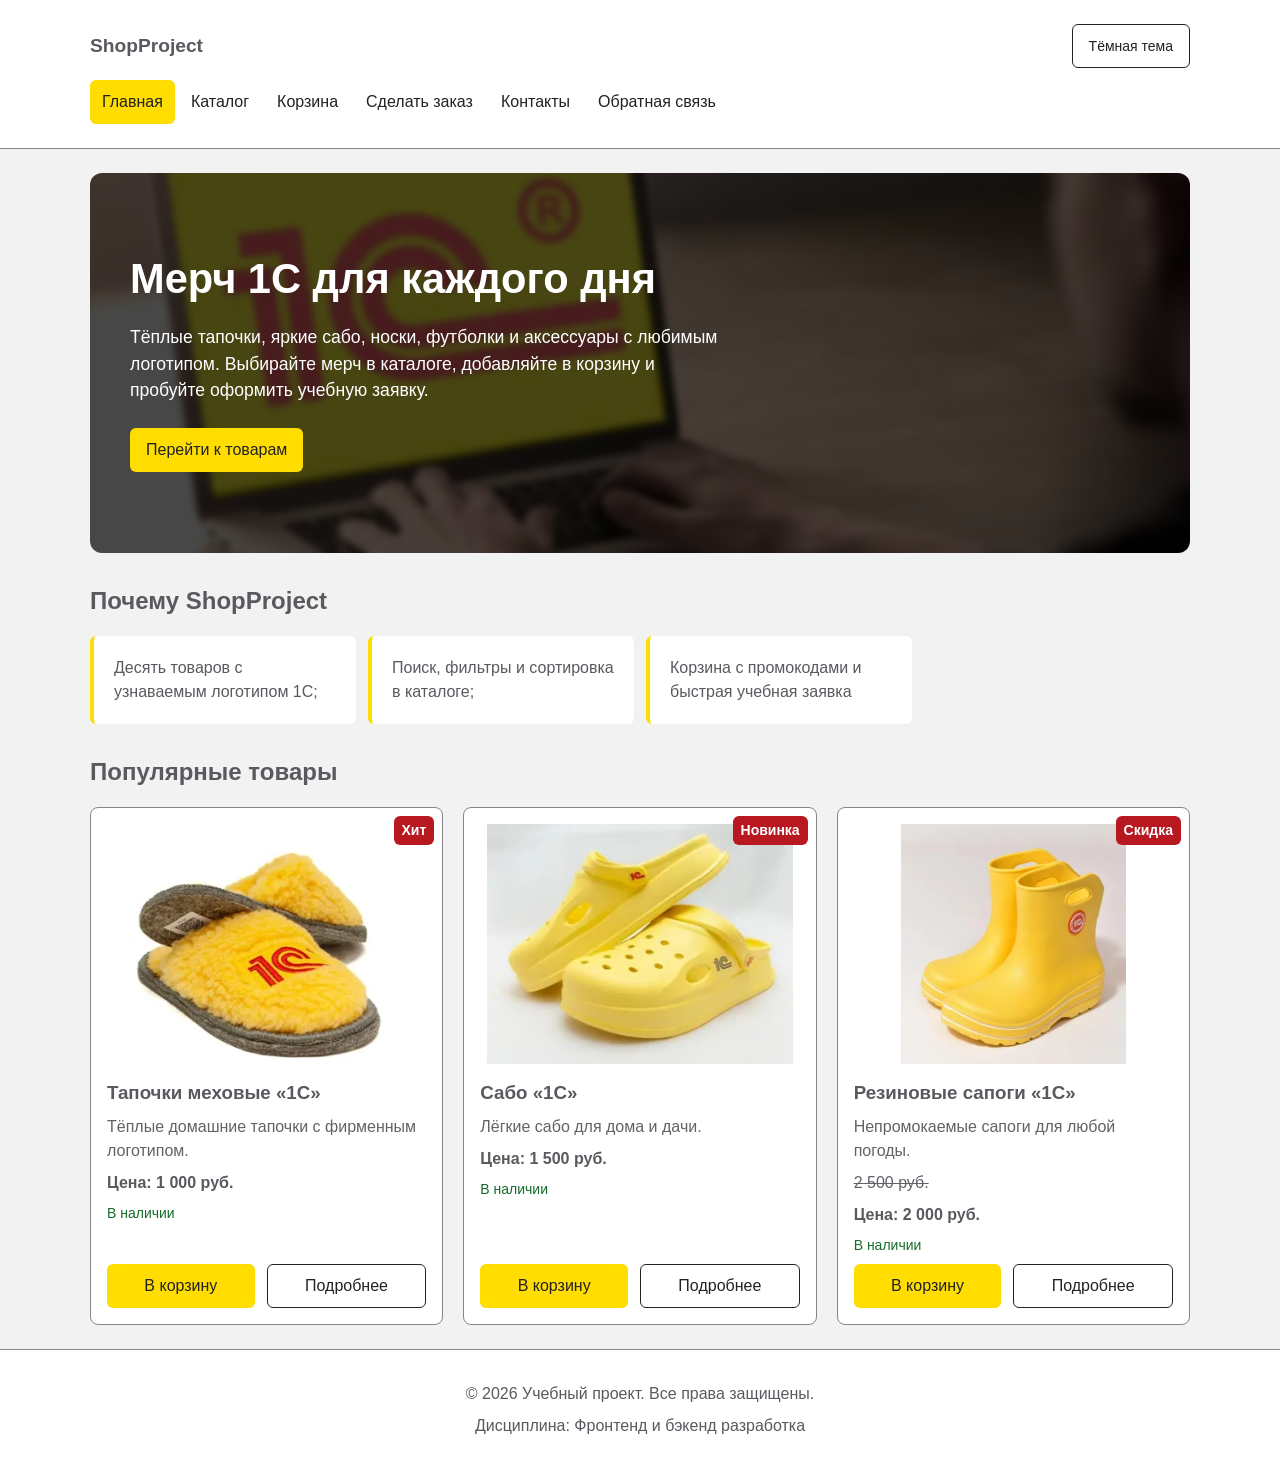
==== commit 988891dd: "feat: убраны технические пояснения, кнопка «Отправить» и закрытие модалки крестиком" ====
--- a/index.html
+++ b/index.html
@@ -64,7 +64,6 @@
 
       <ul class="advantages-list">
         <li>Десять товаров с узнаваемым логотипом 1С;</li>
-        <li>Карточки товаров формируются на JavaScript;</li>
         <li>Поиск, фильтры и сортировка в каталоге;</li>
         <li>Корзина с промокодами и быстрая учебная заявка</li>
       </ul>
--- a/css/style.css
+++ b/css/style.css
@@ -1,9 +1,5 @@
-/* ===============================
-   1. Переменные проекта
-   =============================== */
-
 :root {
-  /* Цвета светлой темы */
+  
   color-scheme: light;
   --color-bg: #f2f2f2;
   --color-surface: #ffffff;
@@ -22,23 +18,19 @@
   --color-success-bg: #eefaf0;
   --color-white: #ffffff;
 
-  /* Отступы */
   --space-xs: 4px;
   --space-sm: 8px;
   --space-md: 16px;
   --space-lg: 24px;
   --space-xl: 32px;
 
-  /* Скругления */
   --radius-sm: 6px;
   --radius-md: 8px;
   --radius-lg: 12px;
 
-  /* Размеры */
   --container-width: 1100px;
 }
 
-/* Цвета тёмной темы */
 :root[data-theme="dark"] {
   color-scheme: dark;
   --color-bg: #1c1c1e;
@@ -54,10 +46,6 @@
   --color-success-bg: #1f3a26;
 }
 
-/* ===============================
-   2. Базовые стили
-   =============================== */
-
 * {
   box-sizing: border-box;
 }
@@ -92,10 +80,6 @@
 footer {
   background-color: var(--color-surface);
 }
-
-/* ===============================
-   3. Общие элементы интерфейса
-   =============================== */
 
 .button {
   display: inline-block;
@@ -152,10 +136,6 @@
   outline: 2px solid var(--color-focus);
   outline-offset: 3px;
 }
-
-/* ===============================
-   4. Компоненты страницы
-   =============================== */
 
 .site-header {
   background-color: var(--color-surface);
@@ -493,10 +473,6 @@
   color: var(--color-on-primary);
 }
 
-/* ===============================
-   5. Форма и модальное окно
-   =============================== */
-
 .order-dialog {
   width: min(100% - 32px, 560px);
   padding: var(--space-lg);
@@ -566,10 +542,6 @@
   background-color: var(--color-success-bg);
 }
 
-/* ===============================
-   6. Корзина, бейджи и уведомления (КР №4)
-   =============================== */
-
 .cart-badge {
   display: inline-flex;
   align-items: center;
@@ -639,7 +611,6 @@
   background-color: var(--color-bg);
 }
 
-/* Корзина */
 .cart-list {
   display: grid;
   gap: var(--space-md);
@@ -739,7 +710,6 @@
   margin-top: var(--space-md);
 }
 
-/* Всплывающее уведомление */
 .toast {
   position: fixed;
   left: 50%;
@@ -754,8 +724,8 @@
   box-shadow: 0 4px 12px rgba(0, 0, 0, 0.25);
 }
 
-/* Модальное окно быстрого просмотра */
 .quick-view {
+  position: relative;
   width: min(100% - 32px, 720px);
   padding: 0;
   border: none;
@@ -764,6 +734,33 @@
   background-color: var(--color-surface);
 }
 
+.quick-view__close {
+  position: absolute;
+  top: 10px;
+  right: 10px;
+  width: 40px;
+  height: 40px;
+  display: flex;
+  align-items: center;
+  justify-content: center;
+  border: none;
+  background: none;
+  font-size: 30px;
+  line-height: 1;
+  cursor: pointer;
+  color: var(--color-text);
+  border-radius: 50%;
+}
+
+.quick-view__close:hover {
+  background-color: var(--color-bg);
+}
+
+.quick-view__close:focus-visible {
+  outline: 2px solid var(--color-focus);
+  outline-offset: 3px;
+}
+
 .quick-view::backdrop {
   background-color: rgba(0, 0, 0, 0.5);
 }
--- a/css/responsive.css
+++ b/css/responsive.css
@@ -555,7 +555,6 @@
   transform: scale(1.04);
 }
 
-/* КР №4: корзина и модальное окно */
 .quick-view__grid {
   grid-template-columns: minmax(0, 1fr);
   max-height: calc(100dvh - 32px);
